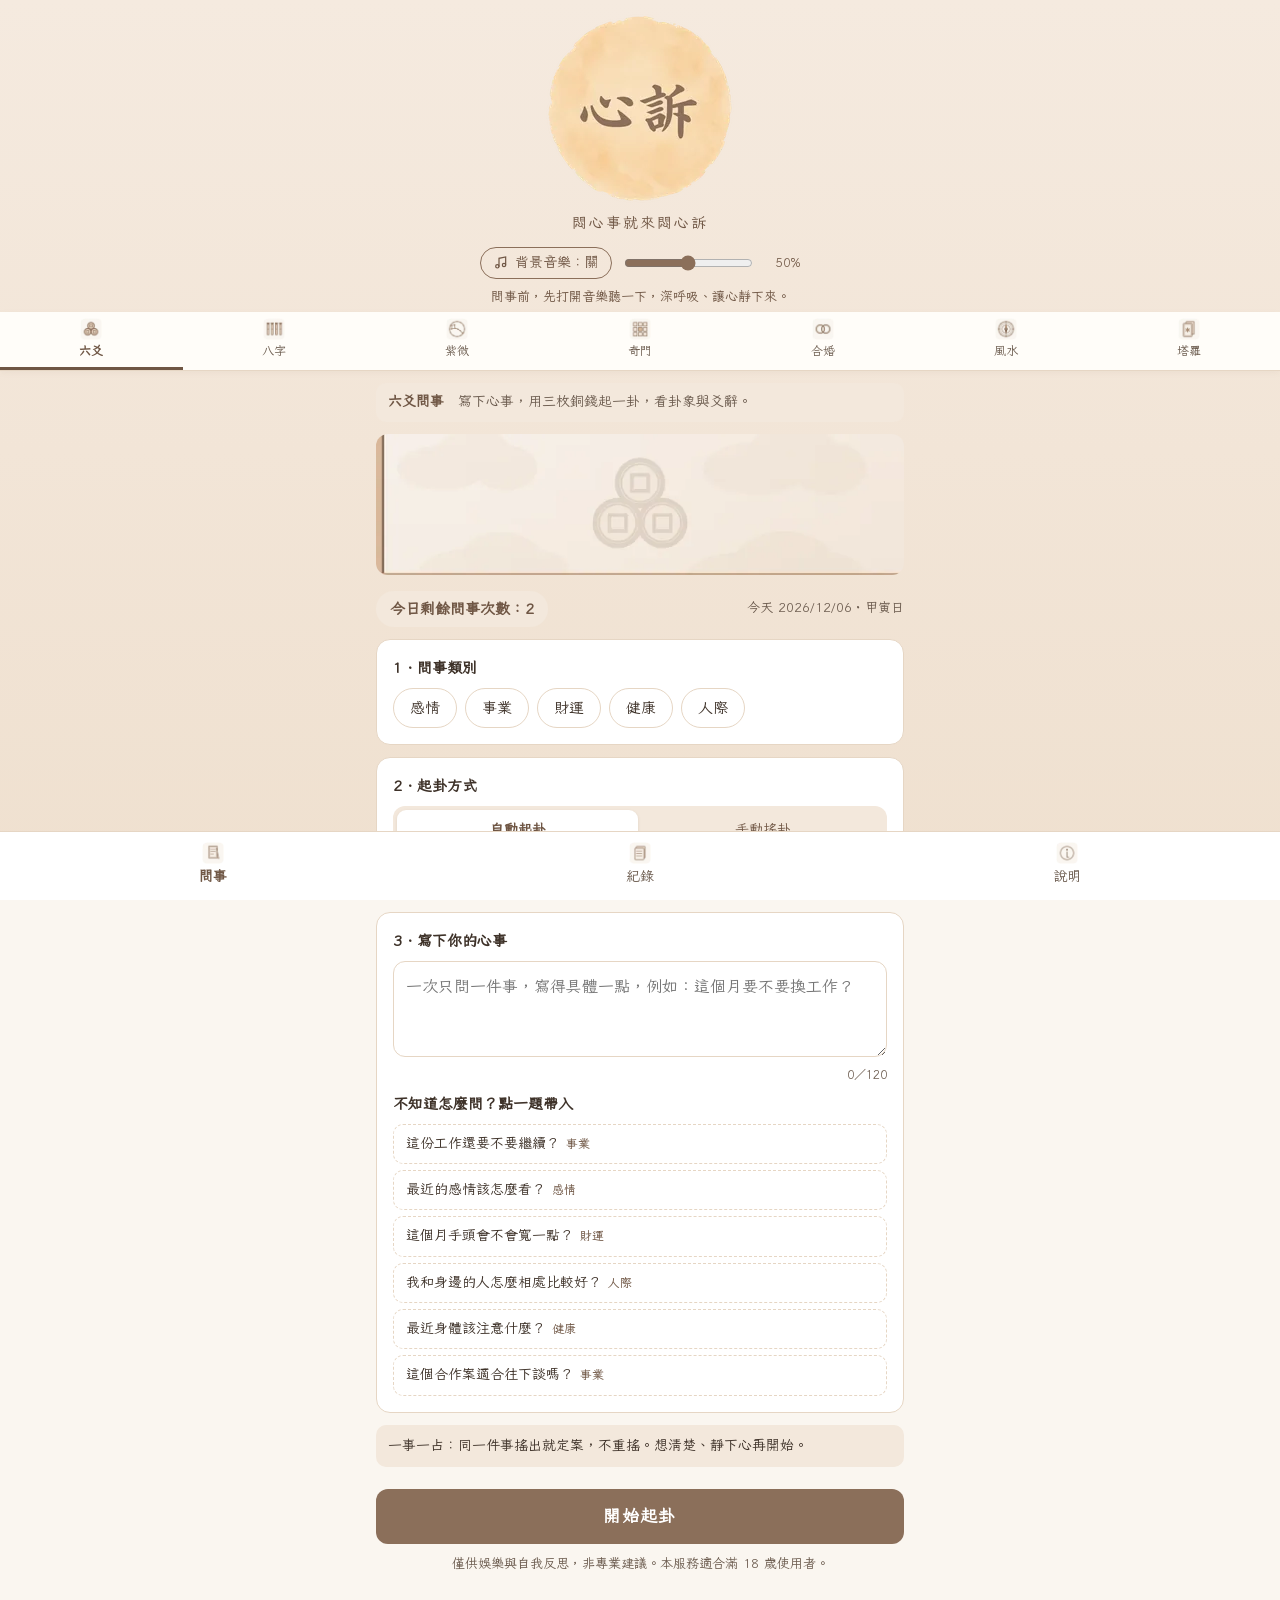
==== index.html @ 17ce32bd "Publish 心訴 website for GitHub Pages." ====
<!DOCTYPE html>
<html lang="zh-Hant-TW">
<head>
<meta charset="utf-8">
<meta name="viewport" content="width=device-width,initial-scale=1">
<meta name="theme-color" content="#F5EADF">
<meta name="description" content="心訴：悶心事就來悶心訴。六爻、八字、紫微、奇門、合婚、風水、塔羅，在本機計算，僅供反思參考。">
<title>心訴｜悶心事就來悶心訴</title>
<link rel="canonical" href="https://veryfu888.github.io/xinsu/">
<link rel="icon" href="img/favicon-32.png" type="image/png" sizes="32x32">
<link rel="icon" href="img/favicon.ico" type="image/x-icon">
<link rel="apple-touch-icon" href="img/apple-touch-icon.png" sizes="180x180">
<meta property="og:title" content="心訴｜悶心事就來悶心訴">
<meta property="og:description" content="六爻、八字、紫微、奇門、合婚、風水、塔羅。在本機計算，僅供反思參考。">
<meta property="og:type" content="website">
<meta property="og:locale" content="zh_TW">
<meta property="og:url" content="https://veryfu888.github.io/xinsu/">
<meta property="og:image" content="https://veryfu888.github.io/xinsu/img/og.png">
<meta property="og:image:type" content="image/png">
<meta property="og:image:width" content="1200">
<meta property="og:image:height" content="630">
<meta property="og:image:alt" content="心訴｜悶心事就來悶心訴">
<meta name="twitter:card" content="summary_large_image">
<meta name="twitter:title" content="心訴｜悶心事就來悶心訴">
<meta name="twitter:description" content="六爻、八字、紫微、奇門、合婚、風水、塔羅。在本機計算，僅供反思參考。">
<meta name="twitter:image" content="https://veryfu888.github.io/xinsu/img/og.png">
<link rel="preload" href="fonts/lxgw-wenkai-tc-xinsu.woff2" as="font" type="font/woff2" crossorigin>
<link rel="preload" href="fonts/xinsu-supplement.woff2" as="font" type="font/woff2" crossorigin>
<link rel="stylesheet" href="css/app.css">
</head>

<body>
<header class="top"><div class="wrap">
  <img class="wordmark" src="img/wordmark.webp" width="200" height="201" alt="心訴">
  <p class="slogan">悶心事就來悶心訴</p>
  <div class="musictop">
    <div class="musicbar">
      <button type="button" id="music-btn" aria-pressed="false">
        <svg viewBox="0 0 24 24" fill="none" stroke="currentColor" stroke-width="1.8" stroke-linecap="round"><path d="M9 17V5l10-2v12"/><circle cx="6.5" cy="17" r="2.5"/><circle cx="16.5" cy="15" r="2.5"/></svg>
        <span id="music-label">背景音樂：關</span>
      </button>
      <input type="range" id="music-vol" min="0" max="100" value="50" aria-label="音量">
      <span class="vol" id="music-volv">50%</span>
    </div>
    <div class="musicbar mnote" id="music-note" hidden></div>
    <p class="mhint" id="music-hint">問事前，先打開音樂聽一下，深呼吸、讓心靜下來。</p>
  </div>
</div></header>
<nav class="mtabs" id="mtabs" role="tablist" aria-label="術數切換"></nav>

<main class="wrap">
  <p class="intro" id="intro"></p>
  <section id="m-bazi" class="mview" hidden></section>
  <section id="m-ziwei" class="mview" hidden></section>
  <section id="m-qimen" class="mview" hidden></section>
  <section id="m-hehun" class="mview" hidden></section>
  <section id="m-fengshui" class="mview" hidden></section>
  <section id="m-tarot" class="mview" hidden></section>
  <!-- 問事 -->
  <section id="v-ask" class="ask-deco">
    <img class="mbanner" src="img/banners/banner_liuyao.webp" width="750" height="200" alt="">
    <div class="today"><span id="quota" class="pill">今日剩餘問事次數：2</span><span id="todayinfo" class="muted small"></span></div>
    <p id="quota-msg" class="msg" hidden></p>

    <div class="card">
      <span class="label">1．問事類別</span>
      <div class="chips" id="cats"></div>
    </div>

    <div class="card">
      <span class="label">2．起卦方式</span>
      <div class="seg" id="mode">
        <button type="button" data-mode="auto" aria-pressed="true">自動起卦</button>
        <button type="button" data-mode="manual" aria-pressed="false">手動搖卦</button>
      </div>
      <p class="muted small" id="mode-desc" style="margin:8px 0 0"></p>
    </div>

    <div class="card">
      <label class="label" for="q">3．寫下你的心事</label>
      <textarea id="q" maxlength="120" placeholder="一次只問一件事，寫得具體一點，例如：這個月要不要換工作？"></textarea>
      <div class="count"><span id="qcount">0</span>／120</div>
      <span class="label" style="margin-top:6px">不知道怎麼問？點一題帶入</span>
      <div class="sugg" id="sugg"></div>
    </div>

    <div class="notice">一事一占：同一件事搖出就定案，不重搖。想清楚、靜下心再開始。</div>
    <div id="referral" class="referral" hidden>
      <h3>先停一下，好好照顧自己</h3>
      <p style="margin:0">你寫下的內容讓人有點擔心。這樣的心事不適合用占卦處理，先找人聊聊會更好，這些專線都有人在聽：</p>
      <div class="hotlines">
        <a href="tel:1925"><span>衛福部安心專線（24 小時）</span><b>1925</b></a>
        <a href="tel:1995"><span>生命線</span><b>1995</b></a>
        <a href="tel:1980"><span>張老師</span><b>1980</b></a>
      </div>
      <a class="btn callbtn" href="tel:1925">我想找人聊聊（撥打 1925）</a>
      <p class="small" style="margin:0">若有立即危險，請撥 119 或 110。本次不會起卦，也不扣次數。</p>
      <button type="button" class="linkbtn" id="ref-close">我知道了</button>
    </div>
    <p id="ask-msg" class="msg"></p>
    <button type="button" class="btn" id="start">開始起卦</button>
    <p class="disclaimer">僅供娛樂與自我反思，非專業建議。本服務適合滿 18 歲使用者。</p>
  </section>

  <!-- 手動搖卦 -->
  <section id="v-shake" hidden>
    <h2>手動搖卦</h2>
    <div class="card">
      <span class="tag" id="sh-cat"></span>
      <p class="q-echo" id="sh-q"></p>
    </div>
    <p class="progress" id="sh-progress"></p>
    <div class="coins" id="coins"><div class="coin"><span></span></div><div class="coin"><span></span></div><div class="coin"><span></span></div></div>
    <p class="toss-result" id="sh-result"></p>
    <div class="stack" id="sh-stack"></div>
    <button type="button" class="btn" id="sh-toss">搖銅錢</button>
    <p style="text-align:center;margin:8px 0 0"><button type="button" class="linkbtn" id="sh-back">返回問事頁（本次不扣次數）</button></p>
    <p class="disclaimer">背＝陽、字＝陰；由下往上共搖六次。</p>
  </section>

  <!-- 結果 -->
  <section id="v-result" hidden>
    <div id="result-body"></div>
  </section>

  <!-- 紀錄 -->
  <section id="v-history" hidden>
    <h2>問事紀錄</h2>
    <p class="muted small">紀錄只存在這台裝置的瀏覽器裡，最多保留 50 筆。</p>
    <div id="history-list"></div>
  </section>

  <!-- 說明 -->
  <section id="v-about" class="about" hidden>
    <h2>使用說明</h2>
    <div class="card">
      <h3>怎麼用</h3>
      <ul>
        <li>選類別、寫下一件具體的心事。</li>
        <li>自動起卦：由程式以安全亂數模擬三枚銅錢，由下往上連擲六次。</li>
        <li>手動搖卦：自己點六次，每次擲三枚銅錢。中途返回不扣次數。</li>
        <li>看結果：本卦／變卦盤面、經文、白話短註、吉凶傾向與用神提示。</li>
      </ul>
    </div>
    <div class="card">
      <h3>一事一占</h3>
      <p>同一件事搖出就定案，不重搖、不追問。若心裡還有疑惑，請先沉澱，改天換個角度再問。</p>
    </div>
    <div class="card">
      <h3>次數與資料</h3>
      <ul>
        <li>每天可問 2 次，完成一次問事才扣 1 次；台北時間 00:00 重置。</li>
        <li>次數與紀錄只存在本機瀏覽器（localStorage），不會上傳。</li>
        <li>清除瀏覽器網站資料、使用無痕視窗或換手機，次數與紀錄都會不見。</li>
      </ul>
    </div>
    <div class="card">
      <h3>起卦與排盤規則</h3>
      <ul>
        <li>銅錢：背＝陽、字＝陰。三背＝老陽 9（動）、二背一字＝少陰 8、一背二字＝少陽 7、三字＝老陰 6（動）。</li>
        <li>動爻陰陽互換得變卦；無動爻則無變卦。</li>
        <li>京房八宮定宮、世應，納甲裝干支；六親以本宮五行為我，變卦也沿用本宮五行。</li>
        <li>日柱約定：以 2000/01/01 為戊午日，依公曆逐日推算；以台北時間午夜換日，第一版不另切子時（23:00 後仍算當日）。</li>
        <li>六神依日干自初爻起排；旬空依日柱所在甲旬標示。</li>
        <li>第一版不排伏神、月建、旺衰。</li>
      </ul>
    </div>
    <div class="card">
      <h3>經文出處</h3>
      <p>卦辭、爻辭為公有領域《周易》經文，依通行本整理，底本為維基文庫《周易》（zh.wikisource.org），2026/11/23 擷取並逐字比對；維基文庫以「另」標註的異文處採通行本用字，混入的簡體字改回繁體，「噬腊肉」採通行本（底本作「昔」）。白話短註為本站自行撰寫，僅供反思參考。</p>
    </div>
    <div class="card">
      <h3>其他術數（八字、紫微、奇門、合婚、風水、塔羅）</h3>
      <ul>
        <li>不限次數、不存紀錄，結果只在本機計算；需要保留請自行截圖。</li>
        <li>八字：年柱以立春精確時刻、月柱以十二節精確時刻分界；23:00 起算次日（夜子時）；起運以三天折一年。時辰未知只排三柱。</li>
        <li>紫微：必須有時辰；23:00 後預設算次日子時，閏月預設十五日以前按本月、十六日起按下月，兩者都可在進階選項改。</li>
        <li>奇門：時家轉盤、拆補法；只排盤和標示，不自動論吉凶。</li>
        <li>合婚：只對照干支與五行，不打分數（參考資料沒有可重現的計分細則）。</li>
        <li>風水：玄空飛星（1864 年起每 20 年一運，以立春分年）與八宅；不自動論斷，平面圖判讀即將推出。</li>
        <li>塔羅：78 張牌依牌陣不重複抽出；同一個種子與牌陣可重現同一組牌。</li>
        <li>時間一律以台北時間（UTC+8）鐘錶時間計算，不做真太陽時。</li>
        <li>曆法：1901–2099 年的閏月與香港天文台《公曆與農曆日期對照表》逐年一致；逐日比對只有 2057 年九月差一天（各家曆算本身的差異），另有 6 個節氣的交節時刻離午夜不到 12 分鐘、兩邊歸到不同日。</li>
      </ul>
    </div>
    <div class="card">
      <h3>我的資料與匯出</h3>
      <p class="muted small" style="margin:0 0 8px">出生資料可在表單上「存為我的資料」，之後一鍵帶入（最多 10 筆）。所有資料只存在這台裝置。</p>
      <div id="export-box"></div>
    </div>
    <div class="card">
      <h3>圖片與字型來源</h3>
      <ul>
        <li>塔羅牌面：Pamela Colman Smith 1909 原畫（公有領域）。掃描整理：Saskia Jansen，經 Wikimedia Commons 取得。</li>
        <li>牌背、分頁圖示、橫幅、羅盤與卦象裝飾、網站圖示、銅錢圖：心訴原創繪製。</li>
        <li>主標字：Canva 文字元素，楷書。</li>
        <li>內文字型：霞鶩文楷 TC（SIL Open Font License）。缺字「稊」「胏」取自思源宋體（SIL Open Font License，1.1 版），內嵌補字字型已更名為 Xinsu Supplement。</li>
        <li>背景音樂：瀏覽器即時合成，沒有使用外部音樂檔。</li>
      </ul>
    </div>
    <div class="card">
      <h3>使用的程式庫與授權</h3>
      <ul>
        <li><b>lunar-javascript</b> v1.7.8：作者 6tail，MIT 授權（曆法、節氣、干支）。</li>
        <li><b>html-to-image</b> v1.11.13：作者 bubkoo（W.Y.），MIT 授權（存成圖片）。</li>
        <li><b>iztro</b> v2.6.5：作者 SylarLong 與貢獻者，MIT 授權（紫微斗數排盤；內含 lunar-lite、i18next、dayjs 等 MIT 授權元件；本站重新打包為共用 lunar-javascript，輸出經 1,500 組命盤比對與原版相同）。</li>
      </ul>
      <p class="muted small" style="margin:4px 0 0">程式庫原始授權標頭保留在對應的程式檔內。</p>
    </div>
    <div class="card">
      <h3>年齡與免責</h3>
      <p>本服務適合滿 18 歲使用者。內容<strong>僅供娛樂與自我反思，非專業建議</strong>，不保證準確，不能取代醫療、法律、財務、心理等專業意見。健康問題請找醫師。</p>
    </div>
    <div class="card" style="border-color:#E6D6C4">
      <h3>需要有人聽你說</h3>
      <div class="hotlines">
        <a href="tel:1925"><span>衛福部安心專線（24 小時）</span><b>1925</b></a>
        <a href="tel:1995"><span>生命線</span><b>1995</b></a>
        <a href="tel:1980"><span>張老師</span><b>1980</b></a>
      </div>
      <p class="small" style="margin:0">若有立即危險，請撥 119 或 110。</p>
    </div>
    <div class="card">
      <h3>排盤自檢</h3>
      <p class="muted small">用標準卦（乾、姤、泰、未濟、晉、大有等）檢查六爻排盤，並跑八字、曆法、紫微、奇門、風水、塔羅的驗算範例。</p>
      <button type="button" class="btn ghost" id="run-tests">執行自檢</button>
      <div id="test-out"></div>
    </div>
    <p class="disclaimer">心訴 多術數版 v1.2</p>
  </section>
</main>

<nav class="tabs" id="tabs">
  <button type="button" data-tab="ask" aria-current="page"><img src="img/icons/icon_nav_ask.webp" width="22" height="22" alt="">問事</button>
  <button type="button" data-tab="history"><img src="img/icons/icon_nav_history.webp" width="22" height="22" alt="">紀錄</button>
  <button type="button" data-tab="about"><img src="img/icons/icon_nav_about.webp" width="22" height="22" alt="">說明</button>
</nav>


<script src="js/assets.js"></script>
<script src="js/music.js"></script>
<script src="js/music-ui.js"></script>
<script src="js/liuyao.js"></script>
<script src="js/data.js"></script>
<script src="js/lunar.js"></script>
<script src="js/iztro.js"></script>
<script src="js/engines.js"></script>
<script src="js/gloss.js"></script>
<script src="js/interp.js"></script>
<script src="js/html-to-image.js"></script>
<script src="js/save.js"></script>
<script src="js/ui.js"></script>
<script src="js/multi.js"></script>
</body>
</html>
---- css/app.css ----
@font-face{font-family:"LXGW WenKai TC Xinsu";src:url(../fonts/lxgw-wenkai-tc-xinsu.woff2) format("woff2");font-weight:400;font-style:normal;font-display:swap;}@font-face{font-family:"Xinsu Supplement";src:url(../fonts/xinsu-supplement.woff2) format("woff2");font-weight:400;font-style:normal;font-display:swap;unicode-range:U+7A0A,U+80CF;}

:root{--tone:#6F5644;--tone-d:#6F5644;--tone-l:#F3E8DC;--main:#8B6F5A;--main-t:#6F5644;--ink:#3E3229;--mute:#6B5B4E;--line:#E6D6C4;--bg:#FAF6F0;--warm:#96592F;--warm-l:#F5E6D3;--red:#A3342C;--red-l:#F8E6E2;--card:#fff;--accent:#D9B99B;}
*{box-sizing:border-box}
html,body{margin:0;padding:0}
body{font-family:"LXGW WenKai TC Xinsu","Xinsu Supplement","PingFang TC","Noto Serif TC","Microsoft JhengHei",serif;color:var(--ink);background:var(--bg);font-size:16px;line-height:1.6;-webkit-text-size-adjust:100%}
button{font:inherit;color:inherit;cursor:pointer}
.wrap{max-width:560px;margin:0 auto;padding:0 16px 96px}
header.top{background:transparent;color:var(--ink);padding:8px 0 0}
header.top .wrap{padding-bottom:0;display:flex;flex-direction:column;align-items:center;gap:0}
.brand{font-size:22px;font-weight:700;letter-spacing:.12em;display:flex;align-items:center;gap:10px}
.brand svg{width:30px;height:30px;flex:none}
.tagline{font-size:13px;opacity:.85;margin-left:auto;letter-spacing:.04em}
h2{font-size:19px;margin:20px 0 10px}
h3{font-size:16px;margin:0 0 8px;color:var(--tone)}
.card{background:var(--card);border:1px solid var(--line);border-radius:14px;padding:16px;margin:12px 0}
.muted{color:var(--mute);font-size:14px}
.small{font-size:13px}
.pill{display:inline-flex;align-items:center;gap:6px;background:var(--tone-l);color:var(--tone);font-weight:600;border-radius:999px;padding:6px 14px;font-size:15px}
.pill.zero{background:#EFE7DE;color:var(--mute)}
.today{display:flex;justify-content:space-between;align-items:center;gap:8px;flex-wrap:wrap;margin-top:16px}
.label{font-weight:600;font-size:15px;margin:0 0 8px;display:block}
.chips{display:flex;flex-wrap:wrap;gap:8px}
.chip{border:1px solid var(--line);background:#fff;border-radius:999px;padding:7px 16px;font-size:15px}
.chip[aria-pressed=true]{background:var(--main);border-color:var(--main);color:#fff}
.seg{display:grid;grid-template-columns:1fr 1fr;background:var(--tone-l);border-radius:12px;padding:4px;gap:4px}
.seg button{border:0;background:transparent;border-radius:9px;padding:9px 6px;font-size:15px;color:var(--tone)}
.seg button[aria-pressed=true]{background:#fff;font-weight:700;box-shadow:0 1px 3px rgba(139,111,90,.18)}
textarea{width:100%;min-height:96px;border:1px solid var(--line);border-radius:12px;padding:12px;font:inherit;resize:vertical;background:#fff;color:var(--ink)}
textarea:focus,button:focus-visible{outline:2px solid var(--tone);outline-offset:2px}
.count{text-align:right;font-size:12px;color:var(--mute);margin-top:2px}
.sugg{display:flex;flex-direction:column;gap:6px}
.sugg button{text-align:left;border:1px dashed var(--line);background:#fff;border-radius:10px;padding:8px 12px;font-size:14px;color:var(--ink)}
.sugg button span{color:var(--tone);font-size:12px;margin-left:6px}
.btn{display:block;width:100%;border:0;border-radius:12px;background:var(--main);color:#fff;font-size:17px;font-weight:700;padding:14px;letter-spacing:.08em}
.btn:disabled{background:#C4B4A4;cursor:not-allowed}
.btn.ghost{background:#fff;color:var(--tone);border:1px solid var(--tone)}
.btn-row{display:grid;grid-template-columns:1fr 1fr;gap:10px;margin-top:12px}
.linkbtn{border:0;background:none;color:var(--tone);text-decoration:underline;padding:6px 0;font-size:14px}
.notice{background:var(--tone-l);border-radius:10px;padding:10px 12px;font-size:14px}
.disclaimer{font-size:13px;color:var(--mute);text-align:center;margin:10px 0 0}
.msg{color:var(--red);font-size:14px;margin:8px 0 0;min-height:1em}
.referral{border:2px solid var(--warm);background:var(--warm-l);border-radius:14px;padding:16px;margin:12px 0}
.referral h3{color:var(--warm)}
.hotlines{display:grid;gap:8px;margin:10px 0}
.hotlines a{display:flex;justify-content:space-between;background:#fff;border-radius:10px;padding:10px 12px;color:var(--ink);text-decoration:none;border:1px solid #E6D6C4}
.hotlines a b{color:var(--warm);font-size:18px}
/* 手動搖卦 */
.coins{display:flex;justify-content:center;gap:16px;margin:18px 0 8px;perspective:600px}
.coin{width:68px;height:68px;border-radius:50%;background:radial-gradient(circle at 35% 30%,#fff 0,#EDE3D4 55%,#D4C0A8 100%);border:3px solid var(--tone);display:flex;align-items:center;justify-content:center;position:relative;font-weight:700;color:var(--tone);font-size:18px;transition:background .2s}
.coin::before{content:"";position:absolute;width:16px;height:16px;border:2px solid var(--tone);background:var(--bg);top:50%;left:50%;transform:translate(-50%,-50%)}
.coin span{position:absolute;top:2px;font-size:14px}
.coin.yin{background:radial-gradient(circle at 35% 30%,#fff 0,#F3EDE6 60%,#D9D0C6 100%);border-color:#8A7A6C;color:#6B5B4E}
.coin.yin::before{border-color:#8A7A6C}
.coin.spin{animation:flip .6s ease-in-out}
@keyframes flip{0%{transform:rotateY(0)}50%{transform:rotateY(540deg) scale(1.08)}100%{transform:rotateY(1080deg)}}
.toss-result{text-align:center;min-height:1.6em;font-weight:600;color:var(--tone)}
.stack{display:flex;flex-direction:column-reverse;gap:8px;margin:14px auto;max-width:300px}
.slot{display:grid;grid-template-columns:3.2em 1fr 5.4em;align-items:center;gap:10px;font-size:13px;color:var(--mute);min-height:20px}
.slot .bar{opacity:.18}
.slot.done .bar{opacity:1}
.slot.done{color:var(--ink)}
.progress{text-align:center;font-size:15px}
/* 爻象 */
.bar{display:flex;gap:22%;height:10px;width:100%}
.bar i{flex:1;background:var(--tone);border-radius:2px}
.bar.mv i{background:var(--warm)}
.bar.c i{background:#A88868}
/* 盤面 */
.hexhead{display:grid;grid-template-columns:1fr;gap:10px;margin-bottom:12px}
.hexhead.two{grid-template-columns:1fr 1fr}
.hexhead div{background:var(--tone-l);border-radius:10px;padding:8px 10px}
.hexhead .k{font-size:12px;color:var(--mute)}
.hexhead .n{font-size:18px;font-weight:700;color:var(--tone);line-height:1.3}
.hexhead .p{font-size:12.5px}
.board{font-size:13px;border-top:1px solid var(--line)}
.brow{display:grid;grid-template-columns:2.4em minmax(0,1fr) 3.6em 3em;align-items:center;gap:6px;padding:7px 0;border-bottom:1px solid var(--line)}
.board.has-change .brow{grid-template-columns:2.3em minmax(0,1fr) 3.4em 2.9em 2.8em minmax(0,1fr)}
.brow.bhead{font-size:12px;color:var(--mute);padding:5px 0}
.brow.mv{background:#FAF6F0}
.sp{color:var(--mute);white-space:nowrap}
.info{white-space:nowrap;overflow:hidden;text-overflow:ellipsis}
.info .qin{font-weight:600;margin-right:2px}
.kong{font-style:normal;font-size:11px;background:#EFE7DE;color:var(--mute);border-radius:4px;padding:0 3px;margin-left:2px}
.barcell{display:flex;align-items:center;gap:3px}
.mvsym{font-style:normal;color:var(--warm);font-size:12px;width:1em;text-align:center;flex:none}
.marks{display:flex;gap:2px;flex-wrap:wrap}
.m{font-size:11px;font-weight:700;border-radius:4px;padding:0 4px;line-height:18px}
.m.shi{background:var(--main);color:#fff}
.m.ying{background:var(--tone-l);color:var(--tone);border:1px solid #E6D6C4}
.m.dong{background:var(--warm);color:#fff}
.legend{font-size:12px;color:var(--mute);margin-top:8px}
.daybar{font-size:13px;color:var(--mute);margin-top:6px}
.luck{display:flex;gap:10px;flex-wrap:wrap}
.luck div{display:flex;align-items:center;gap:8px}
.lk{display:inline-block;border-radius:8px;padding:3px 12px;font-weight:700;font-size:15px}
.lk-吉{background:var(--main);color:#fff}
.lk-小吉{background:var(--tone-l);color:var(--tone)}
.lk-平{background:#EFE7DE;color:#3E3229}
.lk-慎{background:var(--warm-l);color:var(--warm)}
.lk-不利{background:#F8E6E2;color:var(--red)}
.note-item{margin:0 0 10px}
.note-item b{color:var(--tone)}
.classic{font-family:"Noto Serif TC","Songti TC","PMingLiU",serif;font-size:16px;line-height:1.8}
.yao{margin:6px 0;padding:6px 10px;border-radius:8px}
.yao.on{background:var(--warm-l);border-left:3px solid var(--warm)}
.yao .t{font-weight:700;margin-right:4px}
details summary{cursor:pointer;color:var(--tone);font-size:14px;margin-top:8px}
.ys li{margin:4px 0}
.warn{background:var(--warm-l);color:var(--warm);border-radius:8px;padding:8px 10px;font-size:14px;font-weight:600}
.q-echo{font-size:16px;margin:6px 0 0;word-break:break-word}
.tag{display:inline-block;background:var(--tone-l);color:var(--tone);border-radius:6px;padding:0 8px;font-size:13px;font-weight:600}
/* 紀錄 */
.hitem{background:#fff;border:1px solid var(--line);border-radius:12px;padding:12px 14px;margin:10px 0}
.hitem .hq{margin:4px 0;word-break:break-word}
.hitem .hhex{font-size:14px;color:var(--tone);margin:0}
.hact{display:flex;gap:8px;margin-top:8px}
.hact button{border:1px solid var(--line);background:#fff;border-radius:8px;padding:5px 14px;font-size:14px}
.hact button.danger{border-color:var(--red);color:var(--red)}
.empty{text-align:center;color:var(--mute);padding:40px 0}
/* 說明 */
.about h3{margin-top:4px}
.about p,.about li{font-size:15px}
.about ul{padding-left:20px;margin:6px 0}
.tests li{font-size:13px}
.tests .ok{color:#2B6B3A}.tests .ng{color:var(--red)}
/* 底部導覽 */
nav.tabs{position:fixed;left:0;right:0;bottom:0;background:#fff;border-top:1px solid var(--line);display:grid;grid-template-columns:repeat(3,1fr);padding-bottom:env(safe-area-inset-bottom);z-index:10}
nav.tabs button{border:0;background:none;padding:10px 0 12px;font-size:14px;color:var(--mute);display:flex;flex-direction:column;align-items:center;gap:2px}
nav.tabs button svg{width:22px;height:22px}
nav.tabs button[aria-current=page]{color:var(--tone);font-weight:700}
[hidden]{display:none!important}
@media (max-width:400px){
  .board{font-size:12px}
  .board.has-change .brow{grid-template-columns:2.2em minmax(0,1fr) 3.2em 2.7em 2.6em minmax(0,1fr);gap:4px}
  .tagline{display:none}
}
/* ===== 多術數 ===== */
nav.mtabs{position:sticky;top:0;z-index:20;background:#fff;border-bottom:1px solid var(--line);display:grid;grid-template-columns:repeat(7,1fr);max-width:100%;box-shadow:0 2px 6px rgba(139,111,90,.06)}
nav.mtabs button{border:0;background:none;padding:11px 0 9px;font-size:15px;color:var(--mute);border-bottom:3px solid transparent;white-space:nowrap;min-width:0}
nav.mtabs button[aria-selected=true]{color:var(--tone);font-weight:700;border-bottom-color:var(--tone)}
nav.mtabs button:focus-visible{outline:2px solid var(--tone);outline-offset:-3px}
.intro{margin:12px 0 0;font-size:14px;color:var(--mute);background:var(--tone-l);border-radius:10px;padding:8px 12px}
.intro b{color:var(--tone)}
.inp{width:100%;border:1px solid var(--line);border-radius:10px;padding:9px 10px;font:inherit;font-size:15px;background:#fff;color:var(--ink);min-width:0}
select.inp{appearance:auto}
.bf .label,.mview .card .label{margin-top:10px}
.bf .label:first-of-type{margin-top:0}
.ymd{display:grid;grid-template-columns:1.3fr 1fr 1fr;gap:6px}
.ymd.two{grid-template-columns:1fr 1fr}
.radios{display:flex;flex-wrap:wrap;gap:6px 14px;font-size:15px;margin-bottom:6px}
.radios label{display:flex;align-items:center;gap:4px}
.chk{display:flex;align-items:flex-start;gap:6px;font-size:14px;margin:8px 0 0}
.chk input{margin-top:4px}
.hint{font-size:13px;color:var(--tone);margin:6px 0 0;min-height:1em}
.hint .bad,.bad{color:var(--red)}
.warnline{color:var(--warm)}
.seg.seg2{grid-template-columns:1fr 1fr}
.seg button{font-size:14px}
.adv summary{font-weight:600}
.adv .label{margin-top:10px}
.mout{margin-top:6px}
.bh{margin:0 0 6px;line-height:1.5}
.notes{margin:4px 0 8px;padding-left:18px;font-size:13px;color:#6B5B4E}
.notes li{margin:2px 0}
.el{font-style:normal;font-size:11px;border-radius:4px;padding:0 3px;margin-left:2px;vertical-align:2px}
.el-mu{background:#E7EFE3;color:#3F5C38}.el-huo{background:#F8E6E2;color:#A3342C}.el-tu{background:#F3EAD9;color:#6F5644}.el-jin{background:#EEE8E0;color:#5C5148}.el-shui{background:#E6EBE9;color:#3D554F}
table.bz{width:100%;border-collapse:collapse;table-layout:fixed;font-size:13px}
table.bz th,table.bz td{border-bottom:1px solid var(--line);padding:6px 2px;text-align:center;vertical-align:middle}
table.bz thead th{color:var(--mute);font-weight:600;font-size:12px}
table.bz tbody th{color:var(--mute);font-weight:600;font-size:12px;width:2.8em}
.gz{font-size:22px;font-weight:700;color:var(--ink)}
.dm{color:var(--tone)}
.hg{font-size:11.5px;white-space:nowrap;line-height:1.6}
.hg s{text-decoration:none;color:var(--mute);font-size:10px;margin-right:1px}
.wx div{display:grid;grid-template-columns:2.4em 1fr 1.6em;align-items:center;gap:8px;margin:4px 0}
.wxbar{display:block;height:10px;border-radius:5px;min-width:3px}
.wxbar.el-mu{background:#6A8F62}.wxbar.el-huo{background:#C46A5A}.wxbar.el-tu{background:#C4A16A}.wxbar.el-jin{background:#A89888}.wxbar.el-shui{background:#5A7A74}
.dygrid{display:grid;grid-template-columns:repeat(4,minmax(0,1fr));gap:6px}
.dy{background:var(--tone-l);border-radius:8px;padding:6px 4px;display:flex;flex-direction:column;align-items:center;text-align:center;line-height:1.35}
.dy b{font-size:17px;color:var(--tone)}
.ssl{display:flex;flex-wrap:wrap;gap:6px}
.ss{background:var(--tone-l);border-radius:8px;padding:3px 8px;font-size:13px}
.ss b{color:var(--tone);margin-right:4px}
/* 紫微 */
.zw{display:grid;grid-template-columns:repeat(4,minmax(0,1fr));grid-template-rows:repeat(4,auto);gap:2px;background:var(--line);border:2px solid var(--line);border-radius:8px;overflow:hidden;font-size:11px;line-height:1.35}
.zp{background:#fff;padding:3px 3px 2px;display:flex;flex-direction:column;min-height:118px;min-width:0;overflow-wrap:anywhere}
.zp.ming{background:#F7EFE6}
.zmaj>span{display:block;font-weight:700;font-size:12.5px;color:#7A3D32;white-space:nowrap}
.zmaj s{text-decoration:none;font-weight:400;font-size:10px;color:var(--mute);margin-left:1px}
.zmin{color:#6F5644;margin-top:2px}
.zadj{color:#8A7A6C;font-size:10px;margin-top:1px}
.zft{margin-top:auto;border-top:1px dashed var(--line);padding-top:2px;display:flex;flex-wrap:wrap;gap:0 4px;align-items:center}
.zft b{color:var(--tone);font-size:11.5px}
.zft .body{font-style:normal;background:var(--warm);color:#fff;border-radius:3px;padding:0 3px;font-size:10px}
.zc{grid-row:2/4;grid-column:2/4;background:var(--tone-l);padding:8px;font-size:12px;display:flex;flex-direction:column;justify-content:center}
.zc p{margin:1px 0}
.mu{font-style:normal;font-size:10px;color:#fff;border-radius:3px;padding:0 2px;margin-left:1px;vertical-align:1px}
.mu-lu{background:#4A7A3E}.mu-quan{background:#7A4A62}.mu-ke{background:#6F5644}.mu-ji{background:#A3342C}
/* 奇門／風水九宮 */
.qm,.fsg{display:grid;grid-template-columns:repeat(3,minmax(0,1fr));gap:3px}
.qc,.fc{border:1px solid var(--line);border-radius:8px;padding:5px;background:#fff;font-size:12.5px;line-height:1.45;min-width:0;position:relative}
.qc.hit{border:2px solid var(--warm);background:#FAF6F0}
.qc.mid{background:var(--tone-l);text-align:center}
.qn{font-size:11px;color:var(--mute);white-space:nowrap;overflow:hidden;text-overflow:ellipsis}
.qgod{color:#7A4A62;font-weight:600}
.qstar{color:#6F5644;font-weight:600;overflow-wrap:anywhere}
.qdoor{color:#7A3D32;font-weight:600}
.qst b{font-size:16px}
.qst span{color:var(--mute)}
.qtag{font-style:normal;font-size:10px;background:#EFE7DE;color:var(--mute);border-radius:3px;padding:0 3px;margin-left:2px}
.qtag.horse{background:#E7EFE3;color:#3F5C38}
dl.qinfo{display:grid;grid-template-columns:4.6em 1fr;gap:4px 8px;margin:0;font-size:14px}
dl.qinfo dt{color:var(--mute)}
dl.qinfo dd{margin:0}
.fc{text-align:center;padding:6px 4px}
.fc.sp{background:#F4EEE6}.fc.fp{background:#FAF6F0}
.fstop{display:flex;justify-content:space-between;font-size:18px;font-weight:700}
.ms{color:#3F5C38}.ws{color:#6F5644}
.fy{font-size:22px;font-weight:700;color:#3E3229;line-height:1.1}
.fbot{display:flex;justify-content:space-between;font-size:11px;color:var(--mute);gap:2px}
.fa{color:#96592F;font-weight:600}
.fc .qtag{position:absolute;top:-8px;left:50%;transform:translateX(-50%);white-space:nowrap}
.qtag.zuo{background:#E7EFE3;color:#3F5C38}.qtag.xiang{background:var(--main);color:#fff}
table.cmp{width:100%;border-collapse:collapse;font-size:13.5px}
table.cmp th,table.cmp td{border-bottom:1px solid var(--line);padding:6px 4px;text-align:left;vertical-align:top}
table.cmp th{color:var(--mute);font-weight:600;white-space:nowrap}
table.wxt th,table.wxt td{text-align:center}
.person{display:grid;grid-template-columns:1fr 4.6em;gap:6px;margin-bottom:10px;padding-bottom:10px;border-bottom:1px dashed var(--line)}
.person [data-p=bd]{grid-column:1}
.person [data-p=del]{grid-column:2;justify-self:end}
.small-btn{font-size:14px;padding:9px}
.pm{border-bottom:1px dashed var(--line);padding:6px 0}
.pre{white-space:pre-wrap;word-break:break-word}
/* 塔羅 */
.shuffle{position:relative;height:120px;margin:20px auto 4px;width:120px}
.shuffle i{position:absolute;left:30px;top:10px;width:60px;height:96px;border-radius:8px;background:repeating-linear-gradient(45deg,#8B6F5A 0 6px,#C4A586 6px 12px);border:3px solid #fff;box-shadow:0 2px 6px rgba(0,0,0,.2);animation:shuf 1.2s ease-in-out}
.shuffle i:nth-child(2){animation-delay:.1s}.shuffle i:nth-child(3){animation-delay:.2s}.shuffle i:nth-child(4){animation-delay:.3s}.shuffle i:nth-child(5){animation-delay:.4s}
@keyframes shuf{0%,100%{transform:translateX(0) rotate(0)}30%{transform:translateX(-40px) rotate(-12deg)}60%{transform:translateX(40px) rotate(12deg)}}
.tc{display:grid;grid-template-columns:70px 1fr;gap:12px;background:#fff;border:1px solid var(--line);border-radius:12px;padding:12px;margin:10px 0}
.tnum{font-size:13px;opacity:.8}
.tname{font-weight:700;font-size:13px;line-height:1.25}
.tinfo p{margin:0}
.tpos{font-size:13px;color:var(--mute)}
.tt{font-size:16px;margin:2px 0!important}
.mono{font-family:ui-monospace,Menlo,Consolas,monospace;letter-spacing:.04em}
@media (max-width:400px){
  nav.mtabs button{font-size:14px}
  .zw{font-size:10.5px}
  .zmaj>span{font-size:12px}
  .qc{font-size:12px}
}
.callbtn{display:block;text-align:center;text-decoration:none;background:var(--warm);margin:4px 0 10px;font-size:17px}
.term{border-bottom:1px dotted currentColor;cursor:help}
.term:focus-visible{outline:2px solid var(--tone);outline-offset:1px}
.m .term,.mu .term,.zft .body .term{border-bottom-color:rgba(255,255,255,.7)}
.gloss{position:fixed;left:0;right:0;bottom:0;z-index:50;padding:0 12px calc(12px + env(safe-area-inset-bottom))}
.gloss-in{max-width:536px;margin:0 auto;background:#fff;border:1px solid var(--line);border-top:4px solid var(--tone);border-radius:14px;box-shadow:0 -6px 24px rgba(62,50,41,.16);padding:14px 16px 8px}
.gloss-t{margin:0;font-weight:700;color:var(--tone);font-size:17px}
.gloss-b{margin:4px 0 0;font-size:15px;line-height:1.65}
.plain h3{margin-bottom:4px}
.plainl{margin:0;padding-left:18px;font-size:14.5px;line-height:1.7}
.plainl li{margin:4px 0}
.rules summary{color:var(--tone);font-weight:600;cursor:pointer}
.rules .notes{margin-top:8px}
.prof{display:grid;grid-template-columns:1fr auto auto;gap:6px;align-items:center;margin-bottom:2px}
.prof .linkbtn{white-space:nowrap;font-size:13px}
.prof+.hint{margin:0 0 6px}
.savebtn{margin-top:12px}
.imgov{position:fixed;inset:0;z-index:60;background:rgba(62,50,41,.55);display:flex;align-items:flex-start;justify-content:center;overflow:auto;padding:20px 12px}
.imgov-in{background:#fff;border-radius:14px;max-width:520px;width:100%;padding:14px}
.imgov-t{margin:0 0 8px;font-weight:700;color:var(--tone)}
.imgov-img img{width:100%;border:1px solid var(--line);border-radius:8px}
.capturing{padding:8px}
.term{display:inline}
.capturing .term{border-bottom:0}
.xtoast{position:fixed;left:50%;bottom:88px;transform:translate(-50%,20px);background:#3E3229;color:#fff;border-radius:999px;padding:9px 18px;font-size:14px;opacity:0;pointer-events:none;transition:opacity .2s,transform .2s;z-index:70;max-width:90vw;text-align:center}
.xtoast.on{opacity:.92;transform:translate(-50%,0)}



/* ===== 心訴圖片整合：主標、音樂、分頁圖示、橫幅、浮水印、牌面、銅錢 ===== */
html,body{font-family:"LXGW WenKai TC Xinsu","Xinsu Supplement","PingFang TC","Noto Serif TC","Microsoft JhengHei",serif}
button,input,select,textarea{font:inherit}
body{
  background-color:var(--bg);
  background-image:linear-gradient(#F5EADF,#EFE0CF);
  background-attachment:fixed;
  color:var(--ink);
}
header.top{background:transparent;color:var(--ink);padding:8px 0 0}
header.top .wrap{padding-bottom:0;display:flex;flex-direction:column;align-items:center;gap:0}
.wordmark{width:200px;height:auto;display:block;margin:0 auto}
.slogan{margin:2px 0 0;font-size:15px;color:var(--main-t);letter-spacing:.14em;text-align:center}
.musictop{padding-top:8px;padding-bottom:0}
.musicbar{display:flex;align-items:center;gap:10px;margin-top:4px;max-width:560px}
.musicbar button{
  display:inline-flex;align-items:center;gap:6px;
  border:1px solid var(--main);
  background:transparent;color:var(--main-t);
  border-radius:999px;padding:4px 12px;font-size:14px;
  white-space:nowrap;cursor:pointer;
}
.musicbar button[aria-pressed="true"]{background:var(--main);color:#fff;font-weight:700}
.musicbar button svg{width:16px;height:16px}
.musicbar input[type=range]{flex:1;accent-color:var(--main);min-width:60px}
.musicbar .vol{font-size:12px;color:var(--main-t);width:3em;text-align:right}
.musicbar.mnote,.musicbar .mnote{font-size:12px;color:var(--mute);margin-top:6px}
.mhint{font-size:13px;line-height:1.6;color:var(--main-t);text-align:center;margin:8px 0 4px}
nav.mtabs{background:#fffdf9}
nav.mtabs button{display:flex;flex-direction:column;align-items:center;justify-content:flex-end;gap:2px;padding:6px 0 6px;font-size:12px;letter-spacing:0}
nav.mtabs button img{width:22px;height:22px;display:block;flex:none}
nav.tabs button img{width:22px;height:22px;display:block}
.mbanner{display:block;width:100%;height:auto;border-radius:12px;margin:12px 0 0;object-fit:cover}
.mview,.ask-deco{position:relative}
.credit{font-size:12px;color:var(--main-t);text-align:center;margin:8px 0 0;line-height:1.6}
.coins{margin-bottom:28px}
.coin{
  width:68px;height:68px;border-radius:50%;
  background:center/cover no-repeat;
  background-image:var(--coin-bei);
  border:0;box-shadow:0 2px 6px rgba(62,50,41,.18);
  display:flex;align-items:center;justify-content:center;
  position:relative;font-weight:700;color:var(--main-t);font-size:18px;
  transition:background .2s;
}
.coin::before{content:none;display:none}
.coin span{position:absolute;left:0;right:0;bottom:-20px;top:auto;font-size:13px;color:var(--main-t);font-weight:700;text-align:center}
.coin.yang{background-image:var(--coin-bei)}
.coin.yin{background-image:var(--coin-zi);border-color:transparent;color:var(--main-t)}
.coin.yin::before{content:none}
.shuffle{height:150px;width:140px}
.shuffle i{
  left:35px;top:10px;width:70px;height:121px;border-radius:6px;
  background:var(--tarot-back) center/contain no-repeat #E8D5BE;
  border:1px solid #E6D6C4;box-shadow:0 2px 6px rgba(62,50,41,.2);
}
.tcard{
  width:70px;height:121px;border-radius:6px;padding:0;gap:0;
  background:#F3E8DC;border:1px solid #E6D6C4;
  overflow:hidden;display:block;
}
.tcard.major{background:#F3E8DC;color:inherit}
.tcard img{width:70px;height:121px;object-fit:contain;display:block;background:#F3E8DC}
.tcard.rev img{transform:rotate(180deg)}
.tcard .tnum,.tcard .tname{display:none}
@media (max-width:400px){
  nav.mtabs button{font-size:11px;padding:5px 0 5px}
  .slogan{display:block}
  .tagline{display:none}
}

:root{--coin-bei:url(../img/coins/coin_back_bei.webp);--coin-zi:url(../img/coins/coin_front_zi.webp);--tarot-back:url(../img/tarot/card_back.webp);}
/* 非六爻分頁：約 100px 精簡頂欄（小字圖 + 音樂鈕） */
body.compact-header header.top{padding:6px 0}
body.compact-header header.top .wrap{flex-direction:row;align-items:center;justify-content:flex-start;gap:8px;padding-top:0}
body.compact-header .wordmark{width:52px;margin:0;flex:none}
body.compact-header .slogan{display:none}
body.compact-header .musictop{padding:0;flex:1;min-width:0}
body.compact-header .musicbar{margin:0;gap:8px}
body.compact-header .mhint,
body.compact-header .musicbar.mnote{display:none!important}
body.compact-header .musicbar button{padding:3px 10px;font-size:13px}
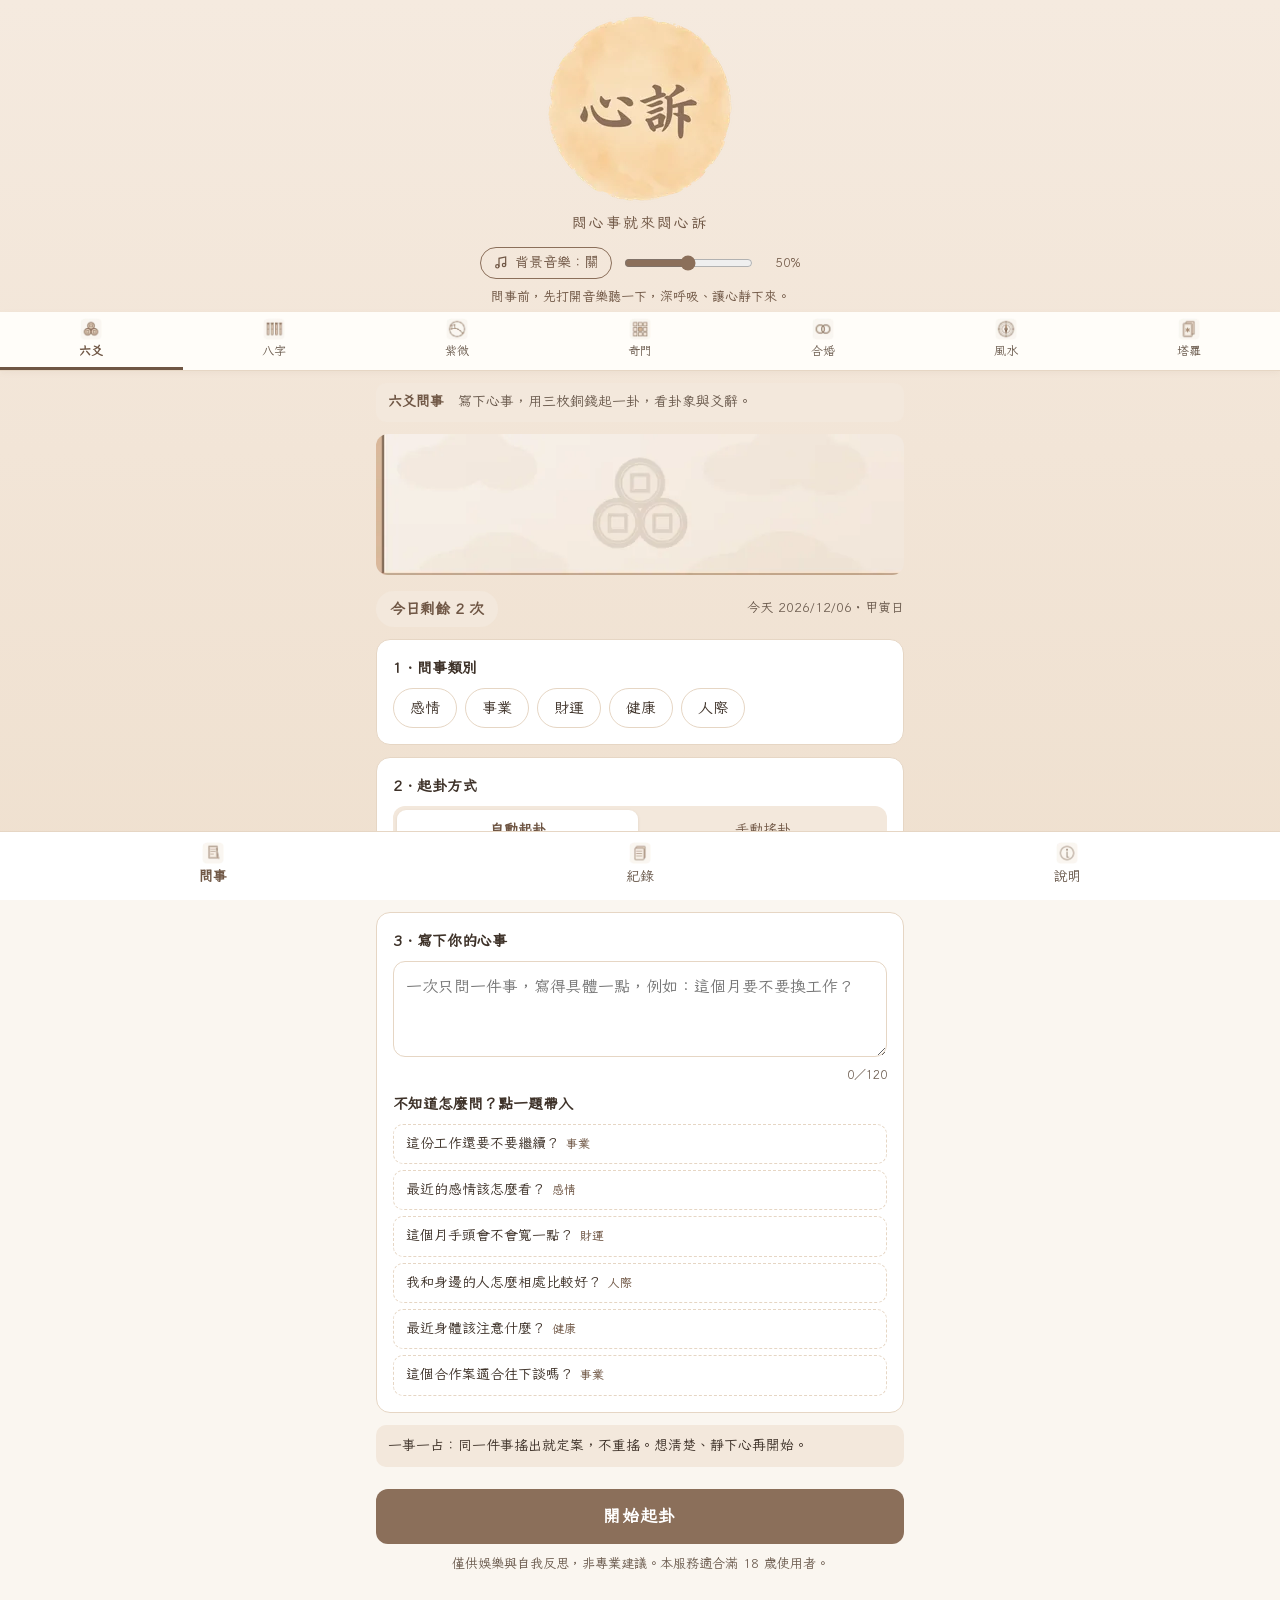
==== commit 82c3b18e: "Restore the full hero on every tab, add a per-method daily limit, and attach rule-based advice. All " ====
--- a/index.html
+++ b/index.html
@@ -59,7 +59,7 @@
   <!-- 問事 -->
   <section id="v-ask" class="ask-deco">
     <img class="mbanner" src="img/banners/banner_liuyao.webp" width="750" height="200" alt="">
-    <div class="today"><span id="quota" class="pill">今日剩餘問事次數：2</span><span id="todayinfo" class="muted small"></span></div>
+    <div class="today"><span id="quota" class="pill">今日剩餘 2 次</span><span id="todayinfo" class="muted small"></span></div>
     <p id="quota-msg" class="msg" hidden></p>
 
     <div class="card">
@@ -149,7 +149,8 @@
     <div class="card">
       <h3>次數與資料</h3>
       <ul>
-        <li>每天可問 2 次，完成一次問事才扣 1 次；台北時間 00:00 重置。</li>
+        <li>每個項目每天可問 2 次，項目分開計算；完成一次起卦、排盤或抽牌才扣 1 次，中途返回不扣次數。</li>
+        <li>次數依本機日期、台北時間 00:00 重置。</li>
         <li>次數與紀錄只存在本機瀏覽器（localStorage），不會上傳。</li>
         <li>清除瀏覽器網站資料、使用無痕視窗或換手機，次數與紀錄都會不見。</li>
       </ul>
@@ -172,13 +173,14 @@
     <div class="card">
       <h3>其他術數（八字、紫微、奇門、合婚、風水、塔羅）</h3>
       <ul>
-        <li>不限次數、不存紀錄，結果只在本機計算；需要保留請自行截圖。</li>
+        <li>各項每天同樣限 2 次，完成排盤或抽牌才扣 1 次；結果只在本機計算，不會自動存進紀錄，需要保留請自行截圖或存成圖片。</li>
         <li>八字：年柱以立春精確時刻、月柱以十二節精確時刻分界；23:00 起算次日（夜子時）；起運以三天折一年。時辰未知只排三柱。</li>
         <li>紫微：必須有時辰；23:00 後預設算次日子時，閏月預設十五日以前按本月、十六日起按下月，兩者都可在進階選項改。</li>
         <li>奇門：時家轉盤、拆補法；只排盤和標示，不自動論吉凶。</li>
         <li>合婚：只對照干支與五行，不打分數（參考資料沒有可重現的計分細則）。</li>
         <li>風水：玄空飛星（1864 年起每 20 年一運，以立春分年）與八宅；不自動論斷，平面圖判讀即將推出。</li>
         <li>塔羅：78 張牌依牌陣不重複抽出；同一個種子與牌陣可重現同一組牌。</li>
+        <li>排盤或抽牌後會出現「給你的建議」，依傳統義理套用本機文字，不連線、不經過 AI，僅供參考。</li>
         <li>時間一律以台北時間（UTC+8）鐘錶時間計算，不做真太陽時。</li>
         <li>曆法：1901–2099 年的閏月與香港天文台《公曆與農曆日期對照表》逐年一致；逐日比對只有 2057 年九月差一天（各家曆算本身的差異），另有 6 個節氣的交節時刻離午夜不到 12 分鐘、兩邊歸到不同日。</li>
       </ul>
@@ -187,25 +189,6 @@
       <h3>我的資料與匯出</h3>
       <p class="muted small" style="margin:0 0 8px">出生資料可在表單上「存為我的資料」，之後一鍵帶入（最多 10 筆）。所有資料只存在這台裝置。</p>
       <div id="export-box"></div>
-    </div>
-    <div class="card">
-      <h3>圖片與字型來源</h3>
-      <ul>
-        <li>塔羅牌面：Pamela Colman Smith 1909 原畫（公有領域）。掃描整理：Saskia Jansen，經 Wikimedia Commons 取得。</li>
-        <li>牌背、分頁圖示、橫幅、羅盤與卦象裝飾、網站圖示、銅錢圖：心訴原創繪製。</li>
-        <li>主標字：Canva 文字元素，楷書。</li>
-        <li>內文字型：霞鶩文楷 TC（SIL Open Font License）。缺字「稊」「胏」取自思源宋體（SIL Open Font License，1.1 版），內嵌補字字型已更名為 Xinsu Supplement。</li>
-        <li>背景音樂：瀏覽器即時合成，沒有使用外部音樂檔。</li>
-      </ul>
-    </div>
-    <div class="card">
-      <h3>使用的程式庫與授權</h3>
-      <ul>
-        <li><b>lunar-javascript</b> v1.7.8：作者 6tail，MIT 授權（曆法、節氣、干支）。</li>
-        <li><b>html-to-image</b> v1.11.13：作者 bubkoo（W.Y.），MIT 授權（存成圖片）。</li>
-        <li><b>iztro</b> v2.6.5：作者 SylarLong 與貢獻者，MIT 授權（紫微斗數排盤；內含 lunar-lite、i18next、dayjs 等 MIT 授權元件；本站重新打包為共用 lunar-javascript，輸出經 1,500 組命盤比對與原版相同）。</li>
-      </ul>
-      <p class="muted small" style="margin:4px 0 0">程式庫原始授權標頭保留在對應的程式檔內。</p>
     </div>
     <div class="card">
       <h3>年齡與免責</h3>
@@ -226,7 +209,7 @@
       <button type="button" class="btn ghost" id="run-tests">執行自檢</button>
       <div id="test-out"></div>
     </div>
-    <p class="disclaimer">心訴 多術數版 v1.2</p>
+    <p class="disclaimer">心訴 多術數版 v1.3</p>
   </section>
 </main>
 
@@ -247,8 +230,10 @@
 <script src="js/engines.js"></script>
 <script src="js/gloss.js"></script>
 <script src="js/interp.js"></script>
+<script src="js/advice.js"></script>
 <script src="js/html-to-image.js"></script>
 <script src="js/save.js"></script>
+<script src="js/quota.js"></script>
 <script src="js/ui.js"></script>
 <script src="js/multi.js"></script>
 </body>
--- a/css/app.css
+++ b/css/app.css
@@ -353,13 +353,7 @@
 
 :root{--coin-bei:url(../img/coins/coin_back_bei.webp);--coin-zi:url(../img/coins/coin_front_zi.webp);--tarot-back:url(../img/tarot/card_back.webp);}
 /* 非六爻分頁：約 100px 精簡頂欄（小字圖 + 音樂鈕） */
-body.compact-header header.top{padding:6px 0}
-body.compact-header header.top .wrap{flex-direction:row;align-items:center;justify-content:flex-start;gap:8px;padding-top:0}
-body.compact-header .wordmark{width:52px;margin:0;flex:none}
-body.compact-header .slogan{display:none}
-body.compact-header .musictop{padding:0;flex:1;min-width:0}
-body.compact-header .musicbar{margin:0;gap:8px}
-body.compact-header .mhint,
-body.compact-header .musicbar.mnote{display:none!important}
-body.compact-header .musicbar button{padding:3px 10px;font-size:13px}
-
+
+.card.advice{background:#FBF6EF;border-color:#E6D6C4}
+.card.advice h3{color:var(--tone)}
+.card.advice ul.plainl{margin:8px 0}
